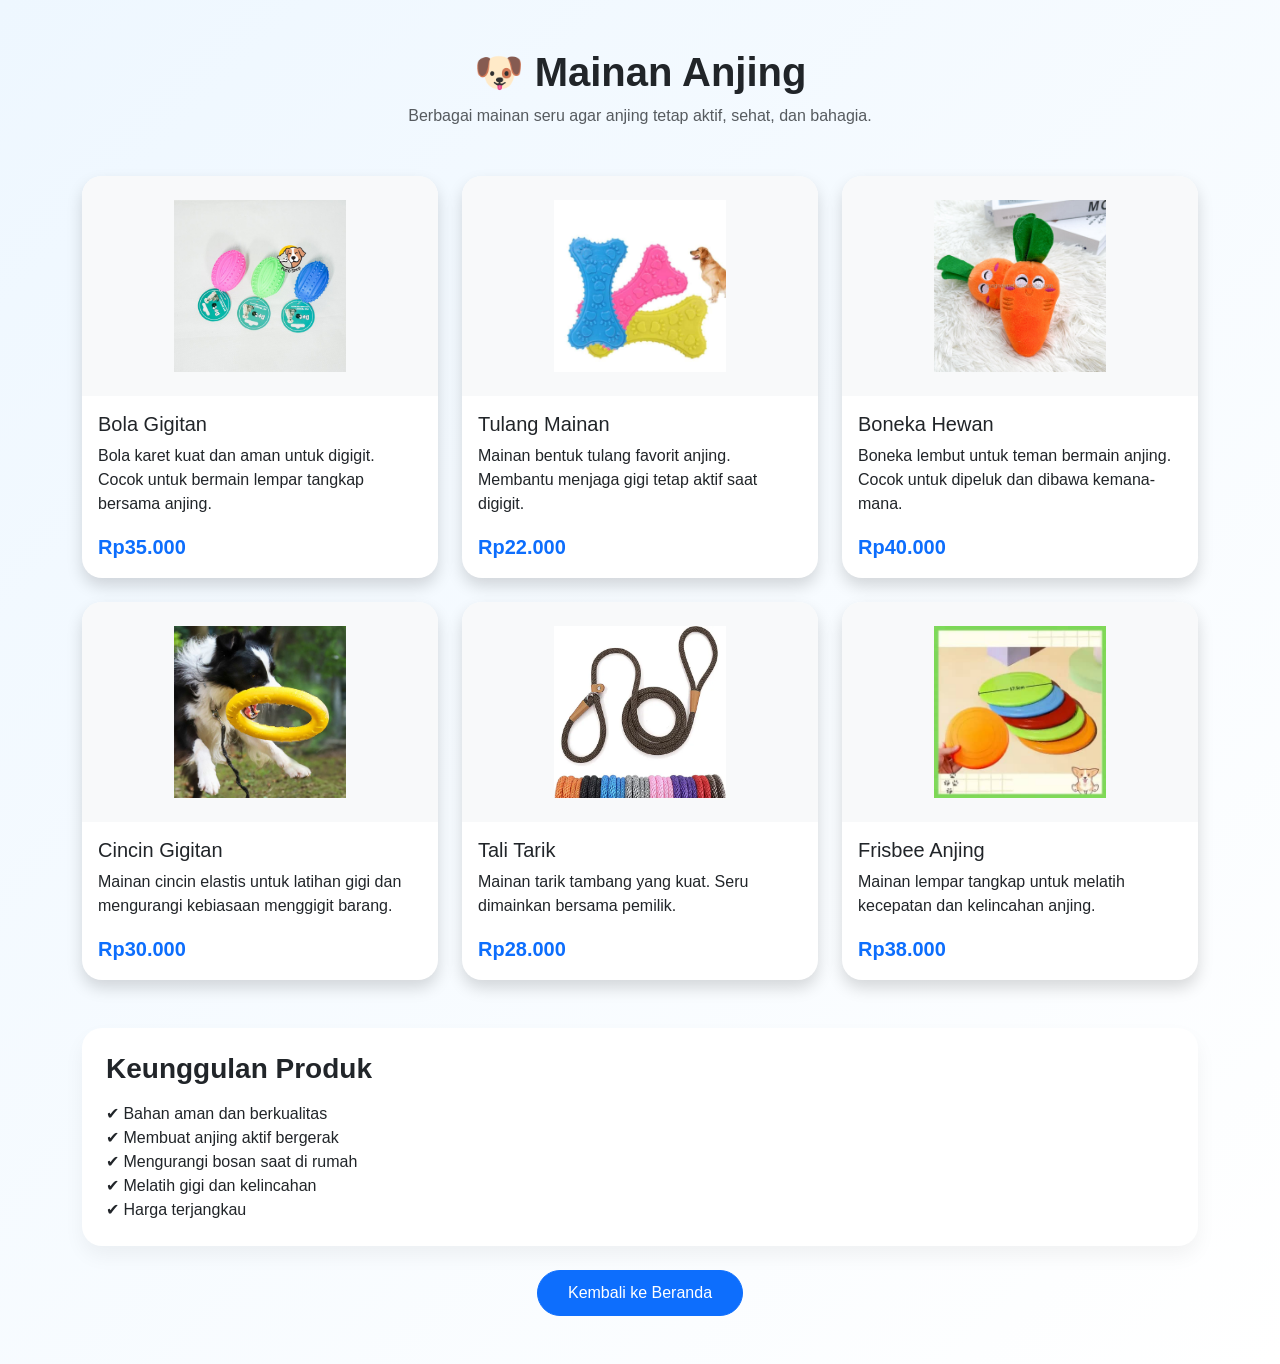
==== kalung.html @ 3a6b5766 "Add files via upload" ====
<!-- mainan-anjing.html -->
<!DOCTYPE html>
<html lang="id">
<head>
<meta charset="UTF-8">
<meta name="viewport" content="width=device-width, initial-scale=1.0">
<title>Mainan Anjing</title>

<link href="https://cdn.jsdelivr.net/npm/bootstrap@5.3.2/dist/css/bootstrap.min.css" rel="stylesheet">

<style>
body{
    background: linear-gradient(135deg,#eef7ff,#ffffff);
    font-family: Arial, sans-serif;
}

.card{
    border: none;
    border-radius: 20px;
    overflow: hidden;
    transition: 0.3s;
}

.card:hover{
    transform: translateY(-8px);
    box-shadow: 0 15px 25px rgba(0,0,0,0.08);
}

.card img{
    height: 220px;
    object-fit: contain;
    background: #f8f9fa;
}

.price{
    color: #0d6efd;
    font-size: 20px;
    font-weight: bold;
}

.info-box{
    background: white;
    border-radius: 20px;
    box-shadow: 0 10px 20px rgba(0,0,0,0.05);
}

.btn-primary{
    border-radius: 30px;
    padding: 10px 30px;
}
</style>
</head>

<body>

<div class="container py-5">

<!-- Judul -->
<div class="text-center mb-5">
<h1 class="fw-bold">🐶 Mainan Anjing</h1>
<p class="text-muted">
Berbagai mainan seru agar anjing tetap aktif, sehat, dan bahagia.
</p>
</div>

<!-- Produk -->
<div class="row g-4">

<!-- Produk 1 -->
<div class="col-md-4">
<div class="card shadow h-100">
<img src="gigit.jpg" class="card-img-top p-4">
<div class="card-body text-start">
<h5>Bola Gigitan</h5>
<p>Bola karet kuat dan aman untuk digigit. Cocok untuk bermain lempar tangkap bersama anjing.</p>
<div class="price">Rp35.000</div>
</div>
</div>
</div>

<!-- Produk 2 -->
<div class="col-md-4">
<div class="card shadow h-100">
<img src="tulang.jpg" class="card-img-top p-4">
<div class="card-body text-start">
<h5>Tulang Mainan</h5>
<p>Mainan bentuk tulang favorit anjing. Membantu menjaga gigi tetap aktif saat digigit.</p>
<div class="price">Rp22.000</div>
</div>
</div>
</div>

<!-- Produk 3 -->
<div class="col-md-4">
<div class="card shadow h-100">
<img src="boneka.jpg" class="card-img-top p-4">
<div class="card-body text-start">
<h5>Boneka Hewan</h5>
<p>Boneka lembut untuk teman bermain anjing. Cocok untuk dipeluk dan dibawa kemana-mana.</p>
<div class="price">Rp40.000</div>
</div>
</div>
</div>

<!-- Produk 4 -->
<div class="col-md-4">
<div class="card shadow h-100">
<img src="bundar.jpg" class="card-img-top p-4">
<div class="card-body text-start">
<h5>Cincin Gigitan</h5>
<p>Mainan cincin elastis untuk latihan gigi dan mengurangi kebiasaan menggigit barang.</p>
<div class="price">Rp30.000</div>
</div>
</div>
</div>

<!-- Produk 5 -->
<div class="col-md-4">
<div class="card shadow h-100">
<img src="tali.webp" class="card-img-top p-4">
<div class="card-body text-start">
<h5>Tali Tarik</h5>
<p>Mainan tarik tambang yang kuat. Seru dimainkan bersama pemilik.</p>
<div class="price">Rp28.000</div>
</div>
</div>
</div>

<!-- Produk 6 -->
<div class="col-md-4">
<div class="card shadow h-100">
<img src="lingkaran.webp" class="card-img-top p-4">
<div class="card-body text-start">
<h5>Frisbee Anjing</h5>
<p>Mainan lempar tangkap untuk melatih kecepatan dan kelincahan anjing.</p>
<div class="price">Rp38.000</div>
</div>
</div>
</div>

</div>

<!-- Info -->
<div class="info-box mt-5 p-4 text-start">
<h3 class="fw-bold mb-3">Keunggulan Produk</h3>
<p class="mb-0">
✔ Bahan aman dan berkualitas <br>
✔ Membuat anjing aktif bergerak <br>
✔ Mengurangi bosan saat di rumah <br>
✔ Melatih gigi dan kelincahan <br>
✔ Harga terjangkau
</p>
</div>

<!-- Tombol -->
<div class="text-center mt-4">
<a href="index.html" class="btn btn-primary">
Kembali ke Beranda
</a>
</div>

</div>

</body>
</html>
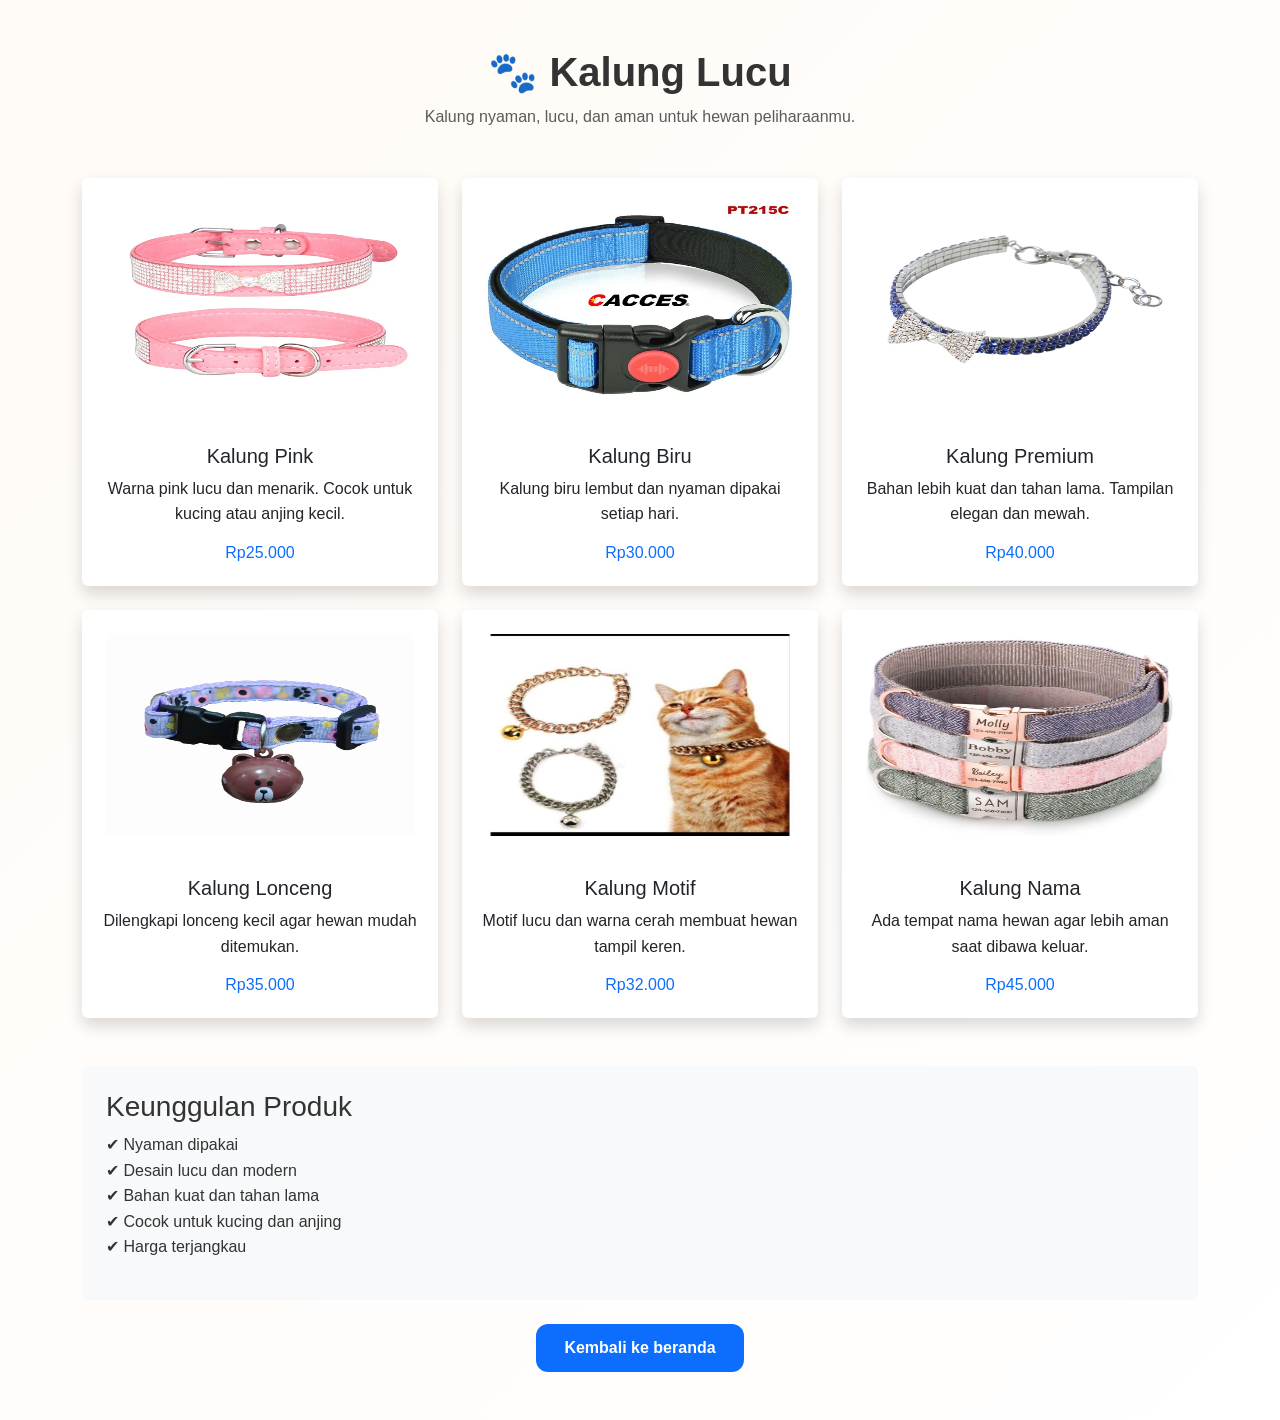
==== commit 3d50c5b8: "Add files via upload" ====
--- a/kalung.html
+++ b/kalung.html
@@ -1,161 +1,110 @@
-<!-- mainan-anjing.html -->
+<!-- kalung.html -->
 <!DOCTYPE html>
 <html lang="id">
 <head>
 <meta charset="UTF-8">
 <meta name="viewport" content="width=device-width, initial-scale=1.0">
-<title>Mainan Anjing</title>
+<title>Kalung Lucu</title>
 
 <link href="https://cdn.jsdelivr.net/npm/bootstrap@5.3.2/dist/css/bootstrap.min.css" rel="stylesheet">
-
-<style>
-body{
-    background: linear-gradient(135deg,#eef7ff,#ffffff);
-    font-family: Arial, sans-serif;
-}
-
-.card{
-    border: none;
-    border-radius: 20px;
-    overflow: hidden;
-    transition: 0.3s;
-}
-
-.card:hover{
-    transform: translateY(-8px);
-    box-shadow: 0 15px 25px rgba(0,0,0,0.08);
-}
-
-.card img{
-    height: 220px;
-    object-fit: contain;
-    background: #f8f9fa;
-}
-
-.price{
-    color: #0d6efd;
-    font-size: 20px;
-    font-weight: bold;
-}
-
-.info-box{
-    background: white;
-    border-radius: 20px;
-    box-shadow: 0 10px 20px rgba(0,0,0,0.05);
-}
-
-.btn-primary{
-    border-radius: 30px;
-    padding: 10px 30px;
-}
-</style>
+<link rel="stylesheet" href="style.css">
 </head>
 
 <body>
 
 <div class="container py-5">
 
-<!-- Judul -->
 <div class="text-center mb-5">
-<h1 class="fw-bold">🐶 Mainan Anjing</h1>
+<h1 class="fw-bold">🐾 Kalung Lucu</h1>
 <p class="text-muted">
-Berbagai mainan seru agar anjing tetap aktif, sehat, dan bahagia.
+Kalung nyaman, lucu, dan aman untuk hewan peliharaanmu.
 </p>
 </div>
 
-<!-- Produk -->
 <div class="row g-4">
 
-<!-- Produk 1 -->
 <div class="col-md-4">
-<div class="card shadow h-100">
-<img src="gigit.jpg" class="card-img-top p-4">
-<div class="card-body text-start">
-<h5>Bola Gigitan</h5>
-<p>Bola karet kuat dan aman untuk digigit. Cocok untuk bermain lempar tangkap bersama anjing.</p>
-<div class="price">Rp35.000</div>
+<div class="card shadow border-0 h-100">
+<img src="pink.webp" class="card-img-top p-4" height="250">
+<div class="card-body text-center">
+<h5>Kalung Pink</h5>
+<p>Warna pink lucu dan menarik. Cocok untuk kucing atau anjing kecil.</p>
+<h6 class="text-primary">Rp25.000</h6>
 </div>
 </div>
 </div>
 
-<!-- Produk 2 -->
 <div class="col-md-4">
-<div class="card shadow h-100">
-<img src="tulang.jpg" class="card-img-top p-4">
-<div class="card-body text-start">
-<h5>Tulang Mainan</h5>
-<p>Mainan bentuk tulang favorit anjing. Membantu menjaga gigi tetap aktif saat digigit.</p>
-<div class="price">Rp22.000</div>
+<div class="card shadow border-0 h-100">
+<img src="biru.webp" class="card-img-top p-4" height="250">
+<div class="card-body text-center">
+<h5>Kalung Biru</h5>
+<p>Kalung biru lembut dan nyaman dipakai setiap hari.</p>
+<h6 class="text-primary">Rp30.000</h6>
 </div>
 </div>
 </div>
 
-<!-- Produk 3 -->
 <div class="col-md-4">
-<div class="card shadow h-100">
-<img src="boneka.jpg" class="card-img-top p-4">
-<div class="card-body text-start">
-<h5>Boneka Hewan</h5>
-<p>Boneka lembut untuk teman bermain anjing. Cocok untuk dipeluk dan dibawa kemana-mana.</p>
-<div class="price">Rp40.000</div>
+<div class="card shadow border-0 h-100">
+<img src="spesial.jpg" class="card-img-top p-4" height="250">
+<div class="card-body text-center">
+<h5>Kalung Premium</h5>
+<p>Bahan lebih kuat dan tahan lama. Tampilan elegan dan mewah.</p>
+<h6 class="text-primary">Rp40.000</h6>
 </div>
 </div>
 </div>
 
-<!-- Produk 4 -->
 <div class="col-md-4">
-<div class="card shadow h-100">
-<img src="bundar.jpg" class="card-img-top p-4">
-<div class="card-body text-start">
-<h5>Cincin Gigitan</h5>
-<p>Mainan cincin elastis untuk latihan gigi dan mengurangi kebiasaan menggigit barang.</p>
-<div class="price">Rp30.000</div>
+<div class="card shadow border-0 h-100">
+<img src="lonceng.jpg" class="card-img-top p-4" height="250">
+<div class="card-body text-center">
+<h5>Kalung Lonceng</h5>
+<p>Dilengkapi lonceng kecil agar hewan mudah ditemukan.</p>
+<h6 class="text-primary">Rp35.000</h6>
 </div>
 </div>
 </div>
 
-<!-- Produk 5 -->
 <div class="col-md-4">
-<div class="card shadow h-100">
-<img src="tali.webp" class="card-img-top p-4">
-<div class="card-body text-start">
-<h5>Tali Tarik</h5>
-<p>Mainan tarik tambang yang kuat. Seru dimainkan bersama pemilik.</p>
-<div class="price">Rp28.000</div>
+<div class="card shadow border-0 h-100">
+<img src="gaul.jpg" class="card-img-top p-4" height="250">
+<div class="card-body text-center">
+<h5>Kalung Motif</h5>
+<p>Motif lucu dan warna cerah membuat hewan tampil keren.</p>
+<h6 class="text-primary">Rp32.000</h6>
 </div>
 </div>
 </div>
 
-<!-- Produk 6 -->
 <div class="col-md-4">
-<div class="card shadow h-100">
-<img src="lingkaran.webp" class="card-img-top p-4">
-<div class="card-body text-start">
-<h5>Frisbee Anjing</h5>
-<p>Mainan lempar tangkap untuk melatih kecepatan dan kelincahan anjing.</p>
-<div class="price">Rp38.000</div>
+<div class="card shadow border-0 h-100">
+<img src="nama.webp" class="card-img-top p-4" height="250">
+<div class="card-body text-center">
+<h5>Kalung Nama</h5>
+<p>Ada tempat nama hewan agar lebih aman saat dibawa keluar.</p>
+<h6 class="text-primary">Rp45.000</h6>
 </div>
 </div>
 </div>
 
 </div>
 
-<!-- Info -->
-<div class="info-box mt-5 p-4 text-start">
-<h3 class="fw-bold mb-3">Keunggulan Produk</h3>
-<p class="mb-0">
-✔ Bahan aman dan berkualitas <br>
-✔ Membuat anjing aktif bergerak <br>
-✔ Mengurangi bosan saat di rumah <br>
-✔ Melatih gigi dan kelincahan <br>
+<div class="mt-5 p-4 bg-light rounded">
+<h3>Keunggulan Produk</h3>
+<p>
+✔ Nyaman dipakai <br>
+✔ Desain lucu dan modern <br>
+✔ Bahan kuat dan tahan lama <br>
+✔ Cocok untuk kucing dan anjing <br>
 ✔ Harga terjangkau
 </p>
 </div>
 
-<!-- Tombol -->
 <div class="text-center mt-4">
 <a href="index.html" class="btn btn-primary">
-Kembali ke Beranda
+Kembali ke beranda
 </a>
 </div>
 
--- a/style.css
+++ b/style.css
@@ -0,0 +1,273 @@
+/* style.css */
+
+/* ===================== RESET ===================== */
+*{
+margin:0;
+padding:0;
+box-sizing:border-box;
+}
+
+html{
+scroll-behavior:smooth;
+}
+
+body{
+font-family:Arial, sans-serif;
+background:linear-gradient(135deg,#fffaf5,#ffffff);
+color:#333;
+line-height:1.6;
+overflow-x:hidden;
+}
+
+/* ===================== NAVBAR ===================== */
+.navbar{
+padding:15px 0;
+background:rgba(255,255,255,0.95);
+backdrop-filter:blur(10px);
+box-shadow:0 4px 15px rgba(0,0,0,0.05);
+}
+
+.navbar-brand{
+font-size:28px;
+font-weight:800;
+letter-spacing:1px;
+color:#0d6efd !important;
+}
+
+.nav-link{
+font-weight:600;
+margin-left:12px;
+color:#333 !important;
+transition:0.3s;
+position:relative;
+}
+
+.nav-link::after{
+content:"";
+position:absolute;
+left:0;
+bottom:-4px;
+width:0;
+height:2px;
+background:#0d6efd;
+transition:0.3s;
+}
+
+.nav-link:hover{
+color:#0d6efd !important;
+}
+
+.nav-link:hover::after{
+width:100%;
+}
+
+/* ===================== HERO ===================== */
+.hero{
+padding:100px 0;
+background:linear-gradient(135deg,#ffd6e8,#fff2a8,#b8ecff);
+border-radius:0 0 40px 40px;
+}
+
+.hero h1{
+font-size:60px;
+font-weight:800;
+color:#0d6efd;
+margin-bottom:15px;
+}
+
+.hero h3{
+font-size:28px;
+font-weight:700;
+color:#ff6600;
+margin-bottom:15px;
+}
+
+.hero p{
+font-size:18px;
+color:#444;
+margin-bottom:25px;
+max-width:550px;
+}
+
+.hero-img{
+width:320px;
+animation:naik 2s infinite alternate;
+filter:drop-shadow(0 15px 20px rgba(0,0,0,0.15));
+}
+
+@keyframes naik{
+from{
+transform:translateY(0);
+}
+to{
+transform:translateY(-15px);
+}
+}
+
+/* ===================== BUTTON ===================== */
+.btn{
+border-radius:12px;
+font-weight:700;
+padding:12px 28px;
+transition:0.3s;
+border:none;
+}
+
+.btn:hover{
+transform:translateY(-3px) scale(1.03);
+box-shadow:0 10px 20px rgba(0,0,0,0.08);
+}
+
+/* ===================== SECTION ===================== */
+section{
+padding:80px 0;
+}
+
+.section-title{
+font-size:38px;
+font-weight:800;
+margin-bottom:15px;
+color:#0d6efd;
+}
+
+.section-subtitle{
+color:#666;
+margin-bottom:40px;
+}
+
+/* ===================== ABOUT ===================== */
+.about-text{
+max-width:750px;
+margin:auto;
+font-size:18px;
+line-height:1.8;
+color:#555;
+text-align:center;
+}
+
+/* ===================== PRODUK ===================== */
+.product-card{
+border:none;
+border-radius:24px;
+overflow:hidden;
+background:#fff;
+box-shadow:0 10px 25px rgba(0,0,0,0.07);
+transition:0.3s;
+height:100%;
+}
+
+.product-card:hover{
+transform:translateY(-10px);
+box-shadow:0 18px 35px rgba(0,0,0,0.12);
+}
+
+.product-card img{
+height:210px;
+object-fit:contain;
+padding:20px;
+background:#f8f9fa;
+}
+
+.product-card .card-body{
+padding:25px;
+}
+
+.product-card h5{
+font-weight:800;
+margin-bottom:12px;
+color:#222;
+}
+
+.product-card p{
+color:#666;
+margin-bottom:12px;
+}
+
+.product-card h6{
+font-size:20px;
+font-weight:800;
+color:#0d6efd;
+}
+
+/* ===================== TESTIMONI ===================== */
+.testi-box{
+background:#fff;
+padding:30px;
+border-radius:22px;
+box-shadow:0 10px 25px rgba(0,0,0,0.06);
+transition:0.3s;
+height:100%;
+}
+
+.testi-box:hover{
+transform:translateY(-8px);
+box-shadow:0 18px 35px rgba(0,0,0,0.10);
+}
+
+.testi-box p{
+font-size:17px;
+color:#555;
+margin-bottom:15px;
+font-style:italic;
+}
+
+.testi-box h6{
+font-weight:800;
+color:#0d6efd;
+}
+
+/* ===================== FOOTER ===================== */
+footer{
+background:linear-gradient(to right,#ff9eb5,#ff7aa2);
+color:white;
+padding:45px 0;
+margin-top:50px;
+text-align:center;
+border-radius:40px 40px 0 0;
+}
+
+footer h4{
+font-weight:800;
+margin-bottom:15px;
+}
+
+footer p{
+margin-bottom:8px;
+opacity:0.95;
+}
+
+/* ===================== RESPONSIVE ===================== */
+@media(max-width:768px){
+
+.hero{
+text-align:center;
+padding:70px 0;
+}
+
+.hero h1{
+font-size:42px;
+}
+
+.hero h3{
+font-size:24px;
+}
+
+.hero p{
+margin:auto auto 25px;
+}
+
+.hero-img{
+width:240px;
+margin-top:30px;
+}
+
+.section-title{
+font-size:30px;
+}
+
+.nav-link{
+margin-left:0;
+padding:8px 0;
+}
+
+}
